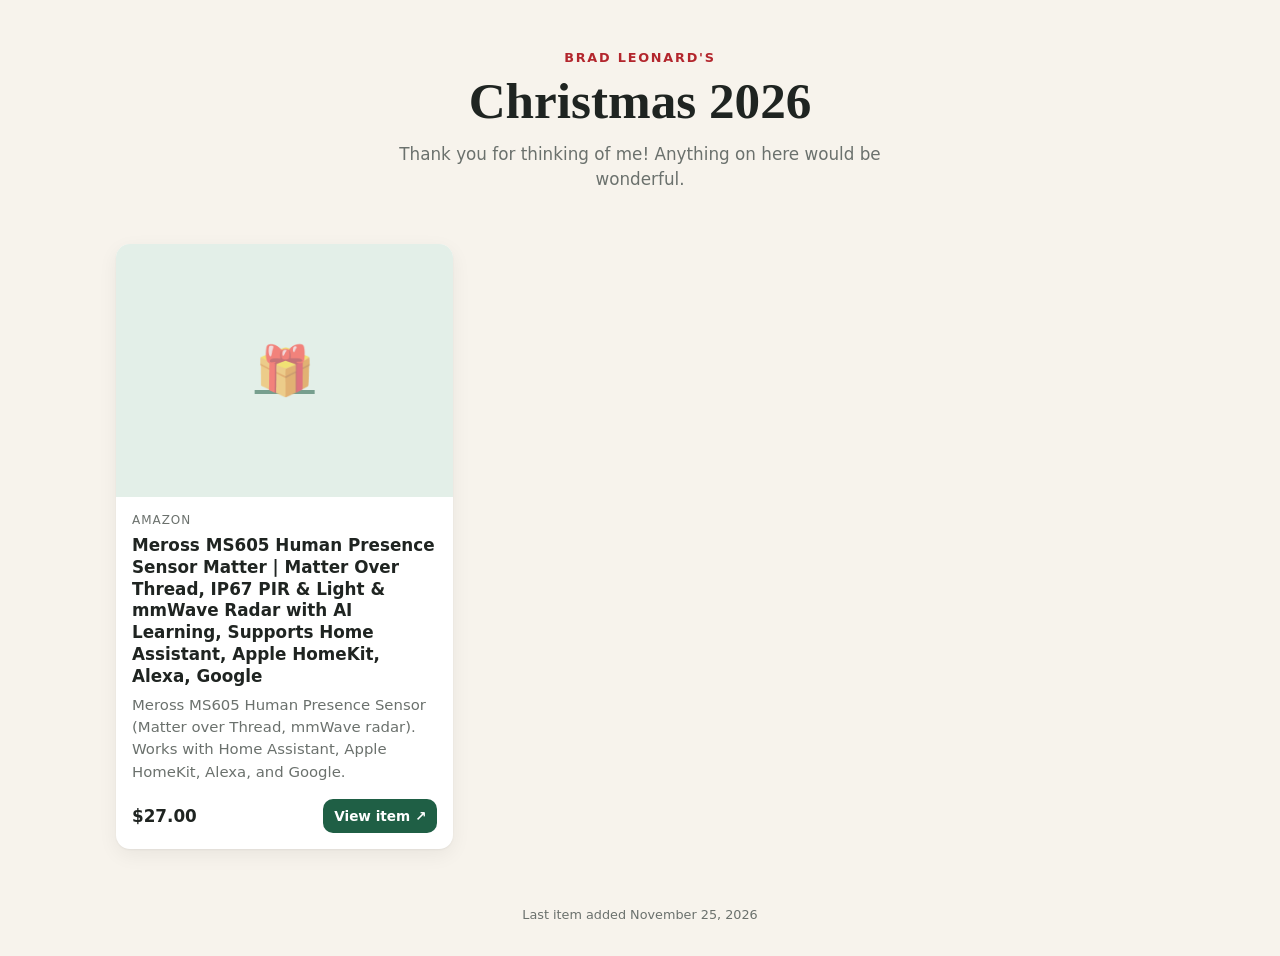
==== index.html @ 95782ef2 "Force browsers to load the updated editor; more Amazon image selectors Co-Authored-By: Claude Opus 5" ====
<!doctype html>
<html lang="en">
<head>
  <meta charset="utf-8">
  <meta name="viewport" content="width=device-width, initial-scale=1">
  <title>Wish List</title>
  <meta name="robots" content="noindex">
  <link rel="icon" href="data:image/svg+xml,<svg xmlns='http://www.w3.org/2000/svg' viewBox='0 0 100 100'><text y='.9em' font-size='90'>🎁</text></svg>">
  <link rel="stylesheet" href="assets/style.css?v=3">
</head>
<body data-theme="christmas">
  <header class="hero wrap">
    <p class="eyebrow" id="eyebrow"></p>
    <h1 id="title">Wish List</h1>
    <p class="note" id="note"></p>
  </header>

  <main class="wrap">
    <nav class="tabs" id="tabs"></nav>
    <div class="filters" id="filters">
      <label for="sort">Sort by</label>
      <select id="sort">
        <option value="priority">Most wanted first</option>
        <option value="price-asc">Price: low to high</option>
        <option value="price-desc">Price: high to low</option>
        <option value="newest">Newest added</option>
      </select>
    </div>
    <section class="grid" id="grid"></section>
    <p class="empty hidden" id="empty">Nothing on this list yet. Check back soon!</p>
  </main>

  <footer class="site" id="updated"></footer>

  <script src="assets/common.js?v=3"></script>
  <script>
    (async function () {
      const $ = (id) => document.getElementById(id);
      let data;
      try {
        const res = await fetch('data.json?v=' + Date.now(), { cache: 'no-store' });
        data = await res.json();
      } catch (e) {
        $('title').textContent = 'Could not load the list';
        return;
      }

      const params = new URLSearchParams(location.search);
      const listId = params.get('list') || data.activeList || (data.lists[0] && data.lists[0].id);
      const list = data.lists.find(l => l.id === listId) || data.lists[0];
      const sortSel = $('sort');
      sortSel.value = params.get('sort') || 'priority';

      document.body.dataset.theme = list.theme || 'plain';
      const name = (data.name || '').trim();
      $('eyebrow').textContent = name ? name + "'s" : '';
      $('title').textContent = list.title;
      $('note').textContent = list.note || '';
      document.title = (name ? name + "'s " : '') + list.title;

      // Tabs only for lists that actually have items
      const withItems = data.lists.filter(l => data.items.some(i => i.list === l.id));
      if (withItems.length > 1) {
        $('tabs').innerHTML = withItems.map(l =>
          `<a href="?list=${encodeURIComponent(l.id)}" class="${l.id === list.id ? 'active' : ''}">${WL.esc(l.title)}</a>`
        ).join('');
      }

      function render() {
        const items = WL.sortItems(data.items.filter(i => i.list === list.id), sortSel.value);
        $('grid').innerHTML = items.map(WL.cardHTML).join('');
        $('empty').classList.toggle('hidden', items.length > 0);
        $('filters').classList.toggle('hidden', items.length < 2);
      }
      sortSel.addEventListener('change', render);
      render();

      const dates = data.items.map(i => i.added).filter(Boolean).sort();
      if (dates.length) $('updated').textContent = 'Last item added ' + WL.niceDate(dates[dates.length - 1]);
    })();
  </script>
</body>
</html>
---- assets/style.css ----
:root {
  --bg: #f7f3ec;
  --card: #ffffff;
  --ink: #1f2421;
  --muted: #6b716d;
  --line: #e4ddd1;
  --accent: #1f5f45;
  --accent-ink: #ffffff;
  --accent-soft: #e3efe8;
  --pop: #b3262d;
  --radius: 14px;
  --shadow: 0 1px 2px rgba(0,0,0,.05), 0 6px 20px rgba(0,0,0,.06);
  font-family: system-ui, -apple-system, "Segoe UI", Roboto, sans-serif;
}
body[data-theme="birthday"] {
  --bg: #f6f3fb;
  --line: #e3dcf0;
  --accent: #5b3fb8;
  --accent-soft: #ece6fa;
  --pop: #e0457b;
}
body[data-theme="plain"] {
  --bg: #f4f5f7;
  --line: #e1e4e8;
  --accent: #2b4c7e;
  --accent-soft: #e4ebf5;
  --pop: #c2571a;
}

* { box-sizing: border-box; }
html { -webkit-text-size-adjust: 100%; }
body {
  margin: 0;
  background: var(--bg);
  color: var(--ink);
  line-height: 1.5;
  min-height: 100vh;
}
a { color: var(--accent); }
img { max-width: 100%; display: block; }

.wrap { max-width: 1080px; margin: 0 auto; padding: 0 16px; }

/* ---------- Header ---------- */
.hero {
  padding: 48px 0 28px;
  text-align: center;
}
.hero .eyebrow {
  font-size: .8rem;
  letter-spacing: .14em;
  text-transform: uppercase;
  color: var(--pop);
  font-weight: 700;
  margin: 0 0 6px;
}
.hero h1 {
  font-family: Georgia, "Times New Roman", serif;
  font-size: clamp(2rem, 6vw, 3.2rem);
  line-height: 1.1;
  margin: 0 0 12px;
  font-weight: 700;
}
.hero .note {
  max-width: 560px;
  margin: 0 auto;
  color: var(--muted);
  font-size: 1.05rem;
}

.tabs {
  display: flex;
  justify-content: center;
  flex-wrap: wrap;
  gap: 8px;
  margin: 0 0 24px;
}
.tabs a {
  text-decoration: none;
  padding: 7px 16px;
  border-radius: 999px;
  border: 1px solid var(--line);
  color: var(--ink);
  background: var(--card);
  font-size: .92rem;
}
.tabs a.active { background: var(--accent); color: var(--accent-ink); border-color: var(--accent); }

.filters {
  display: flex;
  justify-content: center;
  gap: 8px;
  flex-wrap: wrap;
  margin-bottom: 20px;
  color: var(--muted);
  font-size: .9rem;
  align-items: center;
}
.filters select {
  font: inherit;
  padding: 6px 10px;
  border-radius: 8px;
  border: 1px solid var(--line);
  background: var(--card);
  color: var(--ink);
}

/* ---------- Item grid ---------- */
.grid {
  display: grid;
  grid-template-columns: repeat(auto-fill, minmax(250px, 1fr));
  gap: 18px;
  padding-bottom: 56px;
}
.card {
  background: var(--card);
  border-radius: var(--radius);
  box-shadow: var(--shadow);
  overflow: hidden;
  display: flex;
  flex-direction: column;
  position: relative;
}
.card .thumb {
  aspect-ratio: 4 / 3;
  background: var(--accent-soft);
  display: flex;
  align-items: center;
  justify-content: center;
  overflow: hidden;
}
.card .thumb img {
  width: 100%;
  height: 100%;
  object-fit: contain;
  background: #fff;
}
.card .thumb .placeholder {
  font-size: 3rem;
  opacity: .55;
}
.card .body {
  padding: 14px 16px 16px;
  display: flex;
  flex-direction: column;
  gap: 6px;
  flex: 1;
}
.card .store {
  font-size: .75rem;
  text-transform: uppercase;
  letter-spacing: .08em;
  color: var(--muted);
}
.card h3 {
  margin: 0;
  font-size: 1.05rem;
  line-height: 1.3;
}
.card .desc {
  margin: 0;
  color: var(--muted);
  font-size: .93rem;
  white-space: pre-line;
}
.card .foot {
  margin-top: auto;
  padding-top: 10px;
  display: flex;
  align-items: center;
  justify-content: space-between;
  gap: 10px;
}
.price { font-weight: 700; font-size: 1.05rem; }
.badge {
  position: absolute;
  top: 10px;
  left: 10px;
  background: var(--pop);
  color: #fff;
  font-size: .72rem;
  font-weight: 700;
  letter-spacing: .04em;
  padding: 4px 9px;
  border-radius: 999px;
  text-transform: uppercase;
}

.btn {
  display: inline-flex;
  align-items: center;
  justify-content: center;
  gap: 6px;
  font: inherit;
  font-size: .92rem;
  font-weight: 600;
  padding: 9px 14px;
  border-radius: 10px;
  border: 1px solid transparent;
  background: var(--accent);
  color: var(--accent-ink);
  text-decoration: none;
  cursor: pointer;
  white-space: nowrap;
}
.btn:hover { filter: brightness(1.08); }
.btn.secondary { background: var(--card); color: var(--ink); border-color: var(--line); }
.btn.danger { background: #fff; color: #b42318; border-color: #f1c4bf; }
.btn.small { padding: 6px 10px; font-size: .85rem; }
.btn:disabled { opacity: .5; cursor: not-allowed; }

.empty {
  text-align: center;
  color: var(--muted);
  padding: 48px 16px 80px;
}
footer.site {
  text-align: center;
  color: var(--muted);
  font-size: .8rem;
  padding: 0 16px 32px;
}

/* ---------- Admin ---------- */
.topbar {
  position: sticky;
  top: 0;
  z-index: 10;
  background: var(--card);
  border-bottom: 1px solid var(--line);
}
.topbar .wrap {
  display: flex;
  align-items: center;
  justify-content: space-between;
  gap: 10px;
  padding-top: 10px;
  padding-bottom: 10px;
}
.topbar h1 { font-size: 1.1rem; margin: 0; white-space: nowrap; }
.topbar .actions { display: flex; gap: 6px; justify-content: flex-end; }

.panel {
  background: var(--card);
  border-radius: var(--radius);
  box-shadow: var(--shadow);
  padding: 18px;
  margin: 18px 0;
}
.panel h2 { margin: 0 0 12px; font-size: 1.1rem; }
.panel p.help { color: var(--muted); font-size: .9rem; margin: 0 0 12px; }

.field { display: flex; flex-direction: column; gap: 4px; margin-bottom: 12px; }
.field label { font-size: .85rem; font-weight: 600; }
.field input, .field textarea, .field select {
  font: inherit;
  font-size: 16px; /* stops iOS zoom on focus */
  padding: 10px 12px;
  border-radius: 10px;
  border: 1px solid var(--line);
  background: #fff;
  color: var(--ink);
  width: 100%;
}
.field textarea { min-height: 80px; resize: vertical; }
.row { display: grid; grid-template-columns: 1fr 1fr; gap: 12px; }
.inline { display: flex; gap: 8px; }
.inline input { flex: 1; min-width: 0; }

.quick {
  display: grid;
  grid-template-columns: repeat(3, 1fr);
  gap: 8px;
  margin-bottom: 14px;
}
.quick .btn { flex-direction: column; padding: 12px 6px; font-size: .82rem; gap: 2px; }
.quick .btn .ico { font-size: 1.4rem; line-height: 1; }

.preview-img {
  width: 100%;
  max-height: 220px;
  object-fit: contain;
  background: #fff;
  border: 1px solid var(--line);
  border-radius: 10px;
  margin-bottom: 8px;
}

.admin-list { display: flex; flex-direction: column; gap: 10px; }
.admin-item {
  display: grid;
  grid-template-columns: 64px 1fr auto;
  gap: 12px;
  align-items: center;
  background: var(--card);
  border: 1px solid var(--line);
  border-radius: 12px;
  padding: 10px;
}
.admin-item img, .admin-item .noimg {
  width: 64px;
  height: 64px;
  object-fit: contain;
  border-radius: 8px;
  background: var(--accent-soft);
  display: flex;
  align-items: center;
  justify-content: center;
  font-size: 1.6rem;
}
.admin-item .t { font-weight: 600; line-height: 1.3; }
.admin-item .m { color: var(--muted); font-size: .85rem; }
.admin-item .ctl { display: flex; gap: 4px; flex-wrap: wrap; justify-content: flex-end; }
.admin-item .ctl .btn { padding: 6px 9px; }

.status {
  position: fixed;
  left: 50%;
  bottom: 20px;
  transform: translateX(-50%);
  background: #1f2421;
  color: #fff;
  padding: 10px 16px;
  border-radius: 10px;
  font-size: .92rem;
  z-index: 50;
  max-width: calc(100% - 32px);
  box-shadow: var(--shadow);
}
.status.error { background: #b42318; }

dialog {
  border: none;
  border-radius: var(--radius);
  padding: 0;
  width: min(560px, calc(100% - 24px));
  max-height: calc(100vh - 24px);
  box-shadow: 0 20px 60px rgba(0,0,0,.3);
  color: var(--ink);
}
dialog::backdrop { background: rgba(20, 20, 20, .45); }
dialog .dlg-head {
  display: flex;
  align-items: center;
  justify-content: space-between;
  padding: 14px 18px;
  border-bottom: 1px solid var(--line);
  position: sticky;
  top: 0;
  background: #fff;
  z-index: 1;
}
dialog .dlg-head h2 { margin: 0; font-size: 1.1rem; }
dialog .dlg-body { padding: 18px; }
dialog .dlg-foot {
  display: flex;
  justify-content: space-between;
  gap: 8px;
  padding: 14px 18px;
  border-top: 1px solid var(--line);
  position: sticky;
  bottom: 0;
  background: #fff;
}
#scanner { width: 100%; min-height: 240px; background: #111; border-radius: 10px; overflow: hidden; }

.list-row { display: grid; grid-template-columns: 1fr 120px auto; gap: 8px; margin-bottom: 8px; }
.list-row input, .list-row select {
  font: inherit; font-size: 16px; padding: 8px 10px; border-radius: 8px; border: 1px solid var(--line); min-width: 0;
}
.hidden { display: none !important; }

@media (max-width: 560px) {
  .row { grid-template-columns: 1fr; gap: 0; }
  .admin-item { grid-template-columns: 52px 1fr; }
  .admin-item img, .admin-item .noimg { width: 52px; height: 52px; }
  .admin-item .ctl { grid-column: 1 / -1; justify-content: flex-start; }
  .list-row { grid-template-columns: 1fr 100px; }
  .list-row .btn { grid-column: 1 / -1; }
  .topbar h1 { font-size: 1rem; }
  .hero { padding-top: 32px; }
}
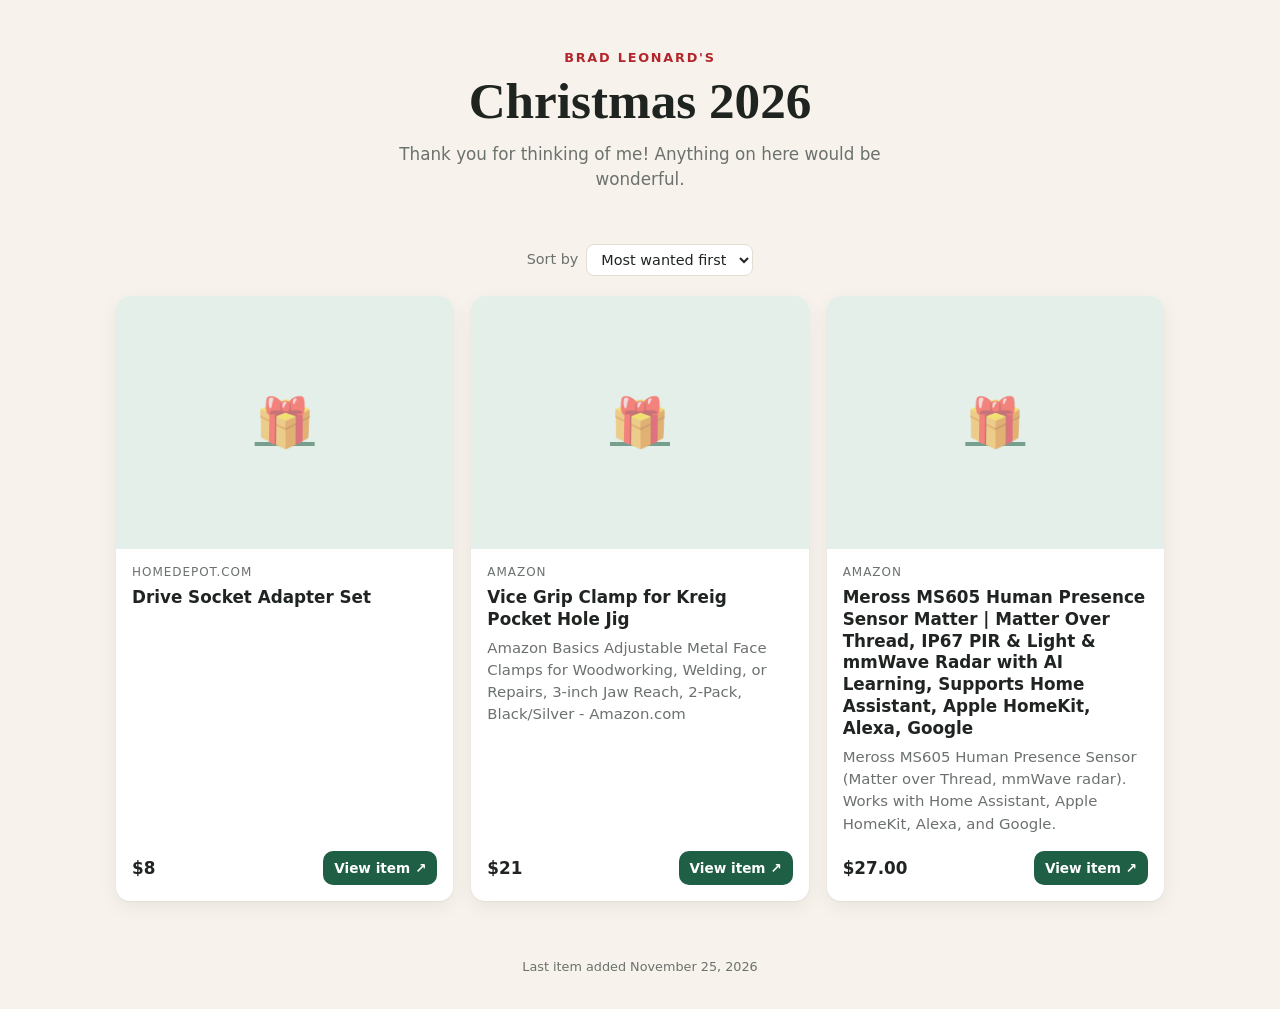
==== commit 632684fe: "Better lookups for stores that block link previews (Home Depot etc.) Fall back to a second reader se" ====
--- a/index.html
+++ b/index.html
@@ -6,7 +6,7 @@
   <title>Wish List</title>
   <meta name="robots" content="noindex">
   <link rel="icon" href="data:image/svg+xml,<svg xmlns='http://www.w3.org/2000/svg' viewBox='0 0 100 100'><text y='.9em' font-size='90'>🎁</text></svg>">
-  <link rel="stylesheet" href="assets/style.css?v=3">
+  <link rel="stylesheet" href="assets/style.css?v=4">
 </head>
 <body data-theme="christmas">
   <header class="hero wrap">
@@ -32,7 +32,7 @@
 
   <footer class="site" id="updated"></footer>
 
-  <script src="assets/common.js?v=3"></script>
+  <script src="assets/common.js?v=4"></script>
   <script>
     (async function () {
       const $ = (id) => document.getElementById(id);
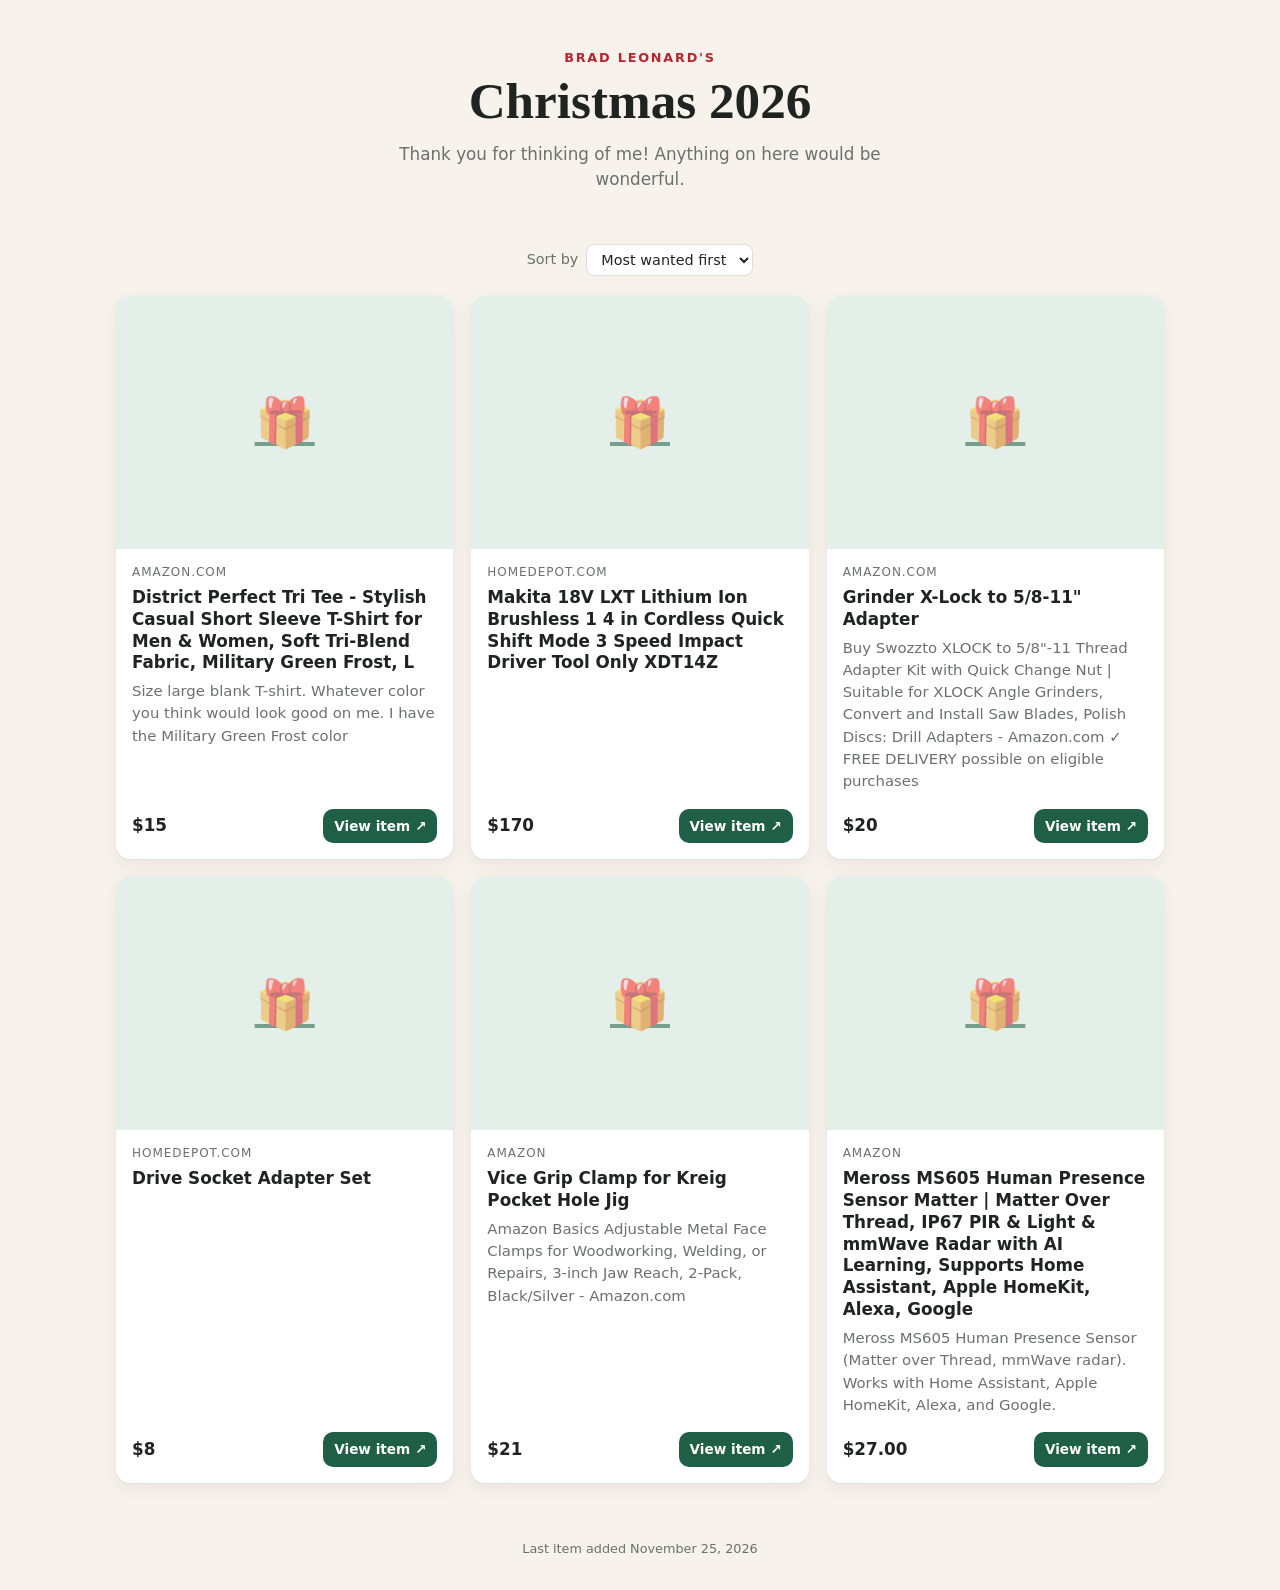
==== commit 2770ddff: "Add pictures by pasting a screenshot, a Paste picture button, or drag and drop Also let phones choos" ====
--- a/index.html
+++ b/index.html
@@ -6,7 +6,7 @@
   <title>Wish List</title>
   <meta name="robots" content="noindex">
   <link rel="icon" href="data:image/svg+xml,<svg xmlns='http://www.w3.org/2000/svg' viewBox='0 0 100 100'><text y='.9em' font-size='90'>🎁</text></svg>">
-  <link rel="stylesheet" href="assets/style.css?v=4">
+  <link rel="stylesheet" href="assets/style.css?v=6">
 </head>
 <body data-theme="christmas">
   <header class="hero wrap">
@@ -32,7 +32,7 @@
 
   <footer class="site" id="updated"></footer>
 
-  <script src="assets/common.js?v=4"></script>
+  <script src="assets/common.js?v=6"></script>
   <script>
     (async function () {
       const $ = (id) => document.getElementById(id);
--- a/assets/style.css
+++ b/assets/style.css
@@ -380,3 +380,4 @@
   .topbar h1 { font-size: 1rem; }
   .hero { padding-top: 32px; }
 }
+dialog .status { bottom: 84px; text-align: center; width: max-content; }
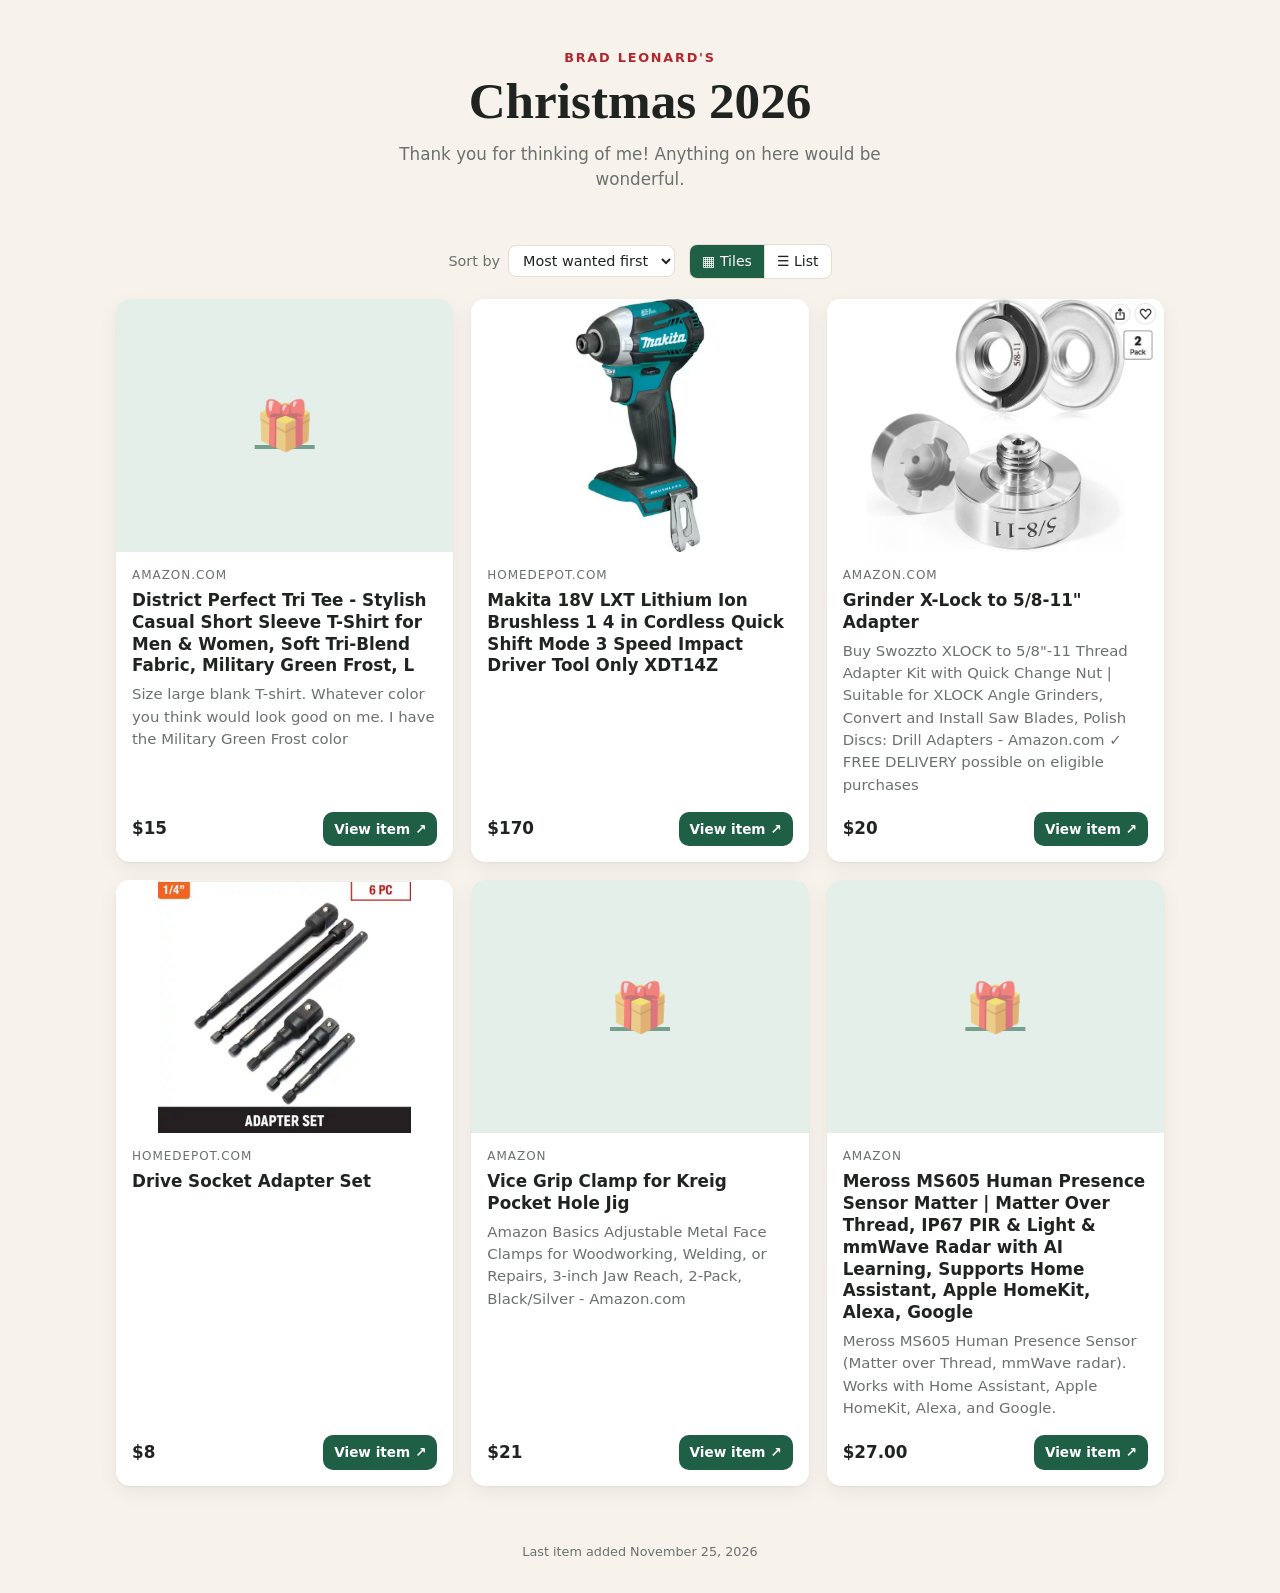
==== commit 7a3c5e06: "Add Tiles / List view switch to the family page Co-Authored-By: Claude Opus 5.5 <noreply@anthropic.c" ====
--- a/index.html
+++ b/index.html
@@ -6,7 +6,7 @@
   <title>Wish List</title>
   <meta name="robots" content="noindex">
   <link rel="icon" href="data:image/svg+xml,<svg xmlns='http://www.w3.org/2000/svg' viewBox='0 0 100 100'><text y='.9em' font-size='90'>🎁</text></svg>">
-  <link rel="stylesheet" href="assets/style.css?v=6">
+  <link rel="stylesheet" href="assets/style.css?v=7">
 </head>
 <body data-theme="christmas">
   <header class="hero wrap">
@@ -25,6 +25,10 @@
         <option value="price-desc">Price: high to low</option>
         <option value="newest">Newest added</option>
       </select>
+      <div class="view-toggle" role="group" aria-label="View">
+        <button type="button" data-view="tiles" aria-pressed="true"><span aria-hidden="true">▦</span> Tiles</button>
+        <button type="button" data-view="list" aria-pressed="false"><span aria-hidden="true">☰</span> List</button>
+      </div>
     </div>
     <section class="grid" id="grid"></section>
     <p class="empty hidden" id="empty">Nothing on this list yet. Check back soon!</p>
@@ -32,7 +36,7 @@
 
   <footer class="site" id="updated"></footer>
 
-  <script src="assets/common.js?v=6"></script>
+  <script src="assets/common.js?v=7"></script>
   <script>
     (async function () {
       const $ = (id) => document.getElementById(id);
@@ -73,6 +77,20 @@
         $('filters').classList.toggle('hidden', items.length < 2);
       }
       sortSel.addEventListener('change', render);
+
+      // Tiles / List view: from ?view=, else this visitor's last choice, else tiles
+      let view = params.get('view');
+      if (!view) { try { view = localStorage.getItem('wishlist-view'); } catch { } }
+      function setView(v) {
+        view = v === 'list' ? 'list' : 'tiles';
+        $('grid').classList.toggle('list-view', view === 'list');
+        document.querySelectorAll('.view-toggle button').forEach(b =>
+          b.setAttribute('aria-pressed', String(b.dataset.view === view)));
+        try { localStorage.setItem('wishlist-view', view); } catch { }
+      }
+      document.querySelectorAll('.view-toggle button').forEach(b =>
+        b.addEventListener('click', () => setView(b.dataset.view)));
+      setView(view);
       render();
 
       const dates = data.items.map(i => i.added).filter(Boolean).sort();
--- a/assets/style.css
+++ b/assets/style.css
@@ -381,3 +381,57 @@
   .hero { padding-top: 32px; }
 }
 dialog .status { bottom: 84px; text-align: center; width: max-content; }
+
+/* ---------- Tiles / List toggle ---------- */
+.view-toggle {
+  display: inline-flex;
+  border: 1px solid var(--line);
+  border-radius: 8px;
+  overflow: hidden;
+  background: var(--card);
+  margin-left: 6px;
+}
+.view-toggle button {
+  font: inherit;
+  font-size: .88rem;
+  border: none;
+  background: transparent;
+  color: var(--ink);
+  padding: 6px 12px;
+  cursor: pointer;
+}
+.view-toggle button + button { border-left: 1px solid var(--line); }
+.view-toggle button[aria-pressed="true"] { background: var(--accent); color: var(--accent-ink); }
+
+/* ---------- List view ---------- */
+.grid.list-view {
+  grid-template-columns: 1fr;
+  max-width: 820px;
+  margin: 0 auto;
+  gap: 12px;
+}
+.grid.list-view .card {
+  flex-direction: row;
+  align-items: stretch;
+}
+.grid.list-view .card .thumb {
+  width: 140px;
+  flex: 0 0 140px;
+  aspect-ratio: auto;
+  min-height: 120px;
+}
+.grid.list-view .card .body { padding: 12px 16px; }
+.grid.list-view .card .foot { padding-top: 6px; }
+.grid.list-view .badge { font-size: .65rem; padding: 3px 7px; top: 8px; left: 8px; }
+@media (max-width: 560px) {
+  .grid.list-view .card .thumb { width: 96px; flex-basis: 96px; min-height: 96px; }
+  .grid.list-view .card .body { padding: 10px 12px; }
+  .grid.list-view .card h3 { font-size: .98rem; }
+  .grid.list-view .card .desc {
+    font-size: .86rem;
+    display: -webkit-box;
+    -webkit-line-clamp: 3;
+    -webkit-box-orient: vertical;
+    overflow: hidden;
+  }
+}
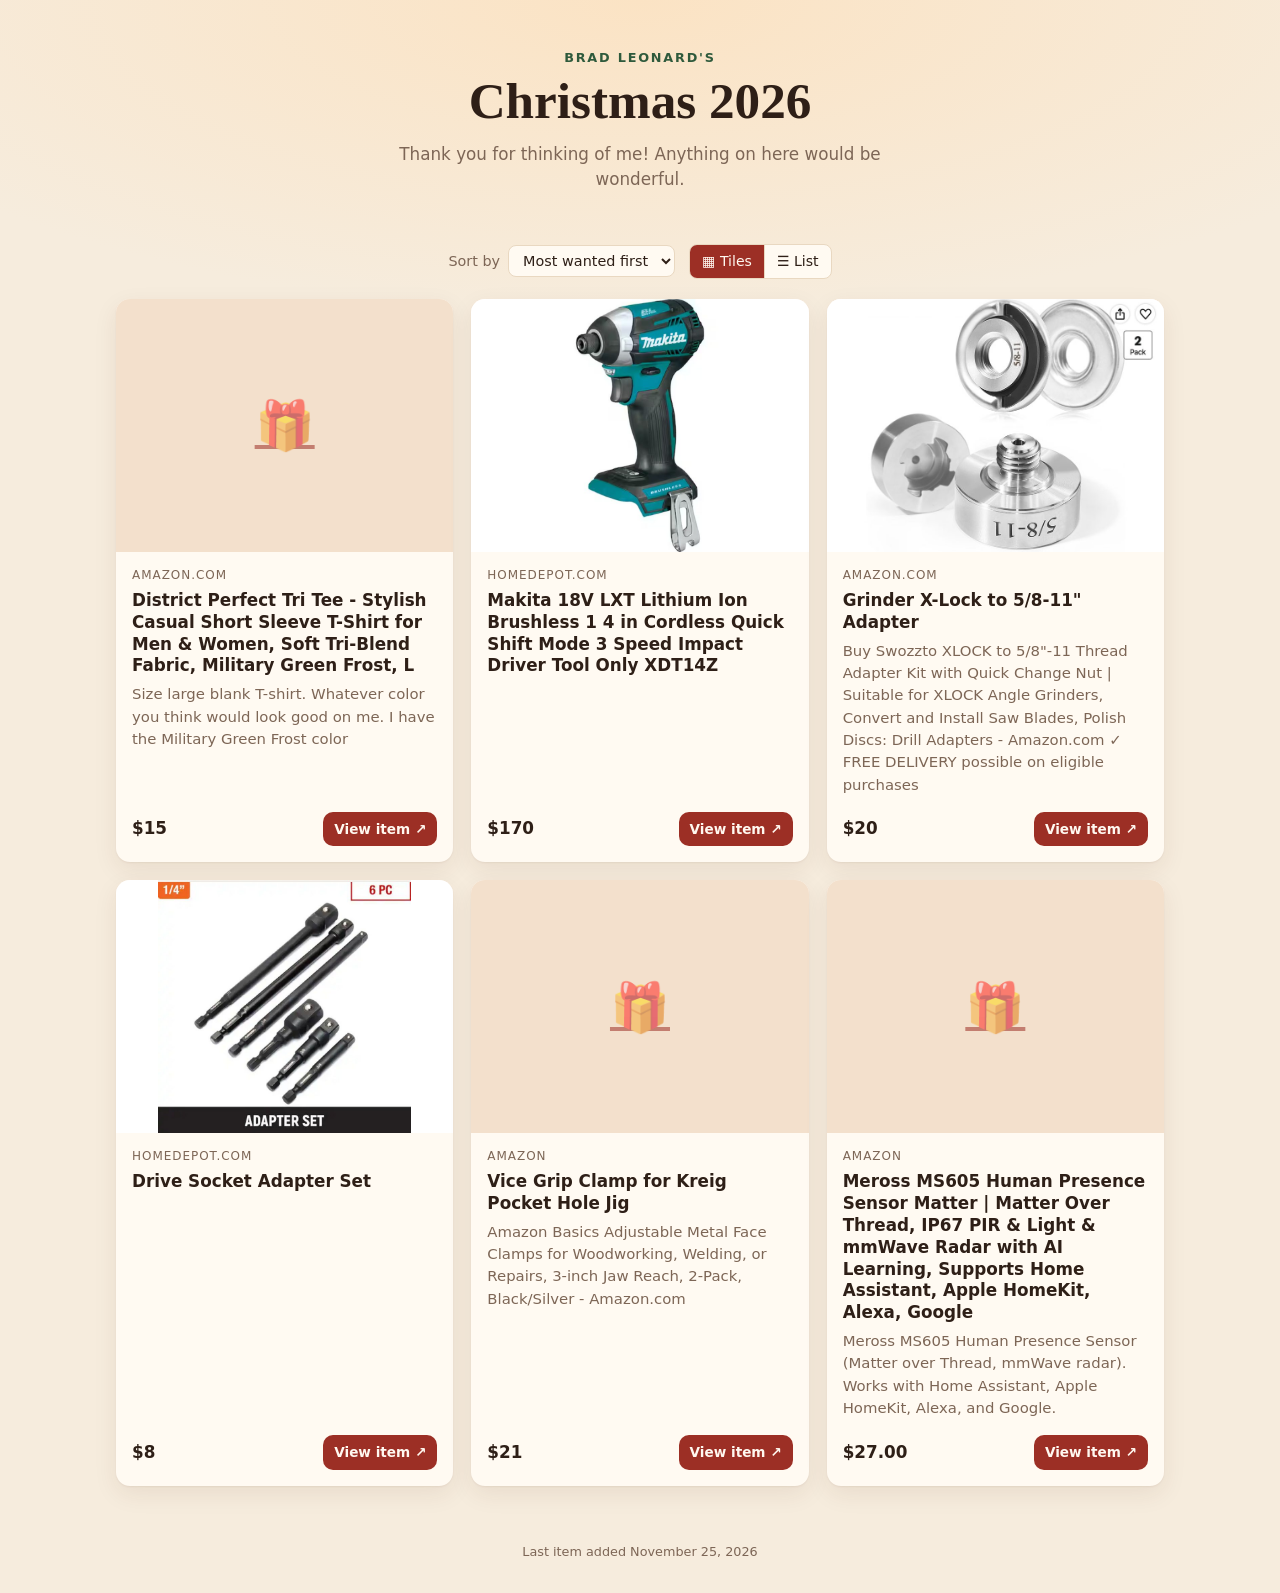
==== commit 0338511a: "Warm up the color scheme: cream, cranberry, forest green and gold Co-Authored-By: Claude Opus 5.5 <n" ====
--- a/index.html
+++ b/index.html
@@ -6,7 +6,7 @@
   <title>Wish List</title>
   <meta name="robots" content="noindex">
   <link rel="icon" href="data:image/svg+xml,<svg xmlns='http://www.w3.org/2000/svg' viewBox='0 0 100 100'><text y='.9em' font-size='90'>🎁</text></svg>">
-  <link rel="stylesheet" href="assets/style.css?v=7">
+  <link rel="stylesheet" href="assets/style.css?v=8">
 </head>
 <body data-theme="christmas">
   <header class="hero wrap">
@@ -36,7 +36,7 @@
 
   <footer class="site" id="updated"></footer>
 
-  <script src="assets/common.js?v=7"></script>
+  <script src="assets/common.js?v=8"></script>
   <script>
     (async function () {
       const $ = (id) => document.getElementById(id);
--- a/assets/style.css
+++ b/assets/style.css
@@ -1,37 +1,47 @@
 :root {
-  --bg: #f7f3ec;
-  --card: #ffffff;
-  --ink: #1f2421;
-  --muted: #6b716d;
-  --line: #e4ddd1;
-  --accent: #1f5f45;
-  --accent-ink: #ffffff;
-  --accent-soft: #e3efe8;
-  --pop: #b3262d;
+  /* Christmas: warm cream, cranberry, forest green and gold */
+  --bg: #f6ecdd;
+  --bg-glow: #fbe3c4;
+  --card: #fffaf2;
+  --field: #fffdf9;
+  --ink: #2e1f17;
+  --muted: #7d6656;
+  --line: #e9d8c1;
+  --accent: #9c2f25;
+  --accent-ink: #fff8f0;
+  --accent-soft: #f3e0cc;
+  --pop: #2f5a3c;
+  --badge: #94600f;
   --radius: 14px;
-  --shadow: 0 1px 2px rgba(0,0,0,.05), 0 6px 20px rgba(0,0,0,.06);
+  --shadow: 0 1px 2px rgba(80,40,10,.06), 0 8px 24px rgba(80,40,10,.08);
   font-family: system-ui, -apple-system, "Segoe UI", Roboto, sans-serif;
 }
 body[data-theme="birthday"] {
-  --bg: #f6f3fb;
-  --line: #e3dcf0;
-  --accent: #5b3fb8;
-  --accent-soft: #ece6fa;
-  --pop: #e0457b;
+  /* Birthday: peach, terracotta and marigold */
+  --bg: #fcefe6;
+  --bg-glow: #ffd9c2;
+  --line: #f0d6c6;
+  --accent: #c2492b;
+  --accent-soft: #fbe0d2;
+  --pop: #9a4424;
+  --badge: #a4600a;
 }
 body[data-theme="plain"] {
-  --bg: #f4f5f7;
-  --line: #e1e4e8;
-  --accent: #2b4c7e;
-  --accent-soft: #e4ebf5;
-  --pop: #c2571a;
+  /* Simple: oatmeal, walnut and rust */
+  --bg: #f3ede4;
+  --bg-glow: #ece0cf;
+  --line: #e2d6c6;
+  --accent: #6e4a2e;
+  --accent-soft: #ece1d3;
+  --pop: #a5512b;
+  --badge: #a5512b;
 }
 
 * { box-sizing: border-box; }
 html { -webkit-text-size-adjust: 100%; }
 body {
   margin: 0;
-  background: var(--bg);
+  background: radial-gradient(ellipse 90% 420px at 50% 0, var(--bg-glow), transparent 75%) no-repeat, var(--bg);
   color: var(--ink);
   line-height: 1.5;
   min-height: 100vh;
@@ -176,7 +186,7 @@
   position: absolute;
   top: 10px;
   left: 10px;
-  background: var(--pop);
+  background: var(--badge);
   color: #fff;
   font-size: .72rem;
   font-weight: 700;
@@ -205,7 +215,7 @@
 }
 .btn:hover { filter: brightness(1.08); }
 .btn.secondary { background: var(--card); color: var(--ink); border-color: var(--line); }
-.btn.danger { background: #fff; color: #b42318; border-color: #f1c4bf; }
+.btn.danger { background: var(--field); color: #b42318; border-color: #f1c4bf; }
 .btn.small { padding: 6px 10px; font-size: .85rem; }
 .btn:disabled { opacity: .5; cursor: not-allowed; }
 
@@ -258,7 +268,7 @@
   padding: 10px 12px;
   border-radius: 10px;
   border: 1px solid var(--line);
-  background: #fff;
+  background: var(--field);
   color: var(--ink);
   width: 100%;
 }
@@ -318,8 +328,8 @@
   left: 50%;
   bottom: 20px;
   transform: translateX(-50%);
-  background: #1f2421;
-  color: #fff;
+  background: #2e1f17;
+  color: #fff8f0;
   padding: 10px 16px;
   border-radius: 10px;
   font-size: .92rem;
@@ -335,10 +345,11 @@
   padding: 0;
   width: min(560px, calc(100% - 24px));
   max-height: calc(100vh - 24px);
-  box-shadow: 0 20px 60px rgba(0,0,0,.3);
-  color: var(--ink);
-}
-dialog::backdrop { background: rgba(20, 20, 20, .45); }
+  box-shadow: 0 20px 60px rgba(60,30,10,.3);
+  color: var(--ink);
+  background: var(--card);
+}
+dialog::backdrop { background: rgba(46, 26, 14, .45); }
 dialog .dlg-head {
   display: flex;
   align-items: center;
@@ -347,7 +358,7 @@
   border-bottom: 1px solid var(--line);
   position: sticky;
   top: 0;
-  background: #fff;
+  background: var(--card);
   z-index: 1;
 }
 dialog .dlg-head h2 { margin: 0; font-size: 1.1rem; }
@@ -360,7 +371,7 @@
   border-top: 1px solid var(--line);
   position: sticky;
   bottom: 0;
-  background: #fff;
+  background: var(--card);
 }
 #scanner { width: 100%; min-height: 240px; background: #111; border-radius: 10px; overflow: hidden; }
 
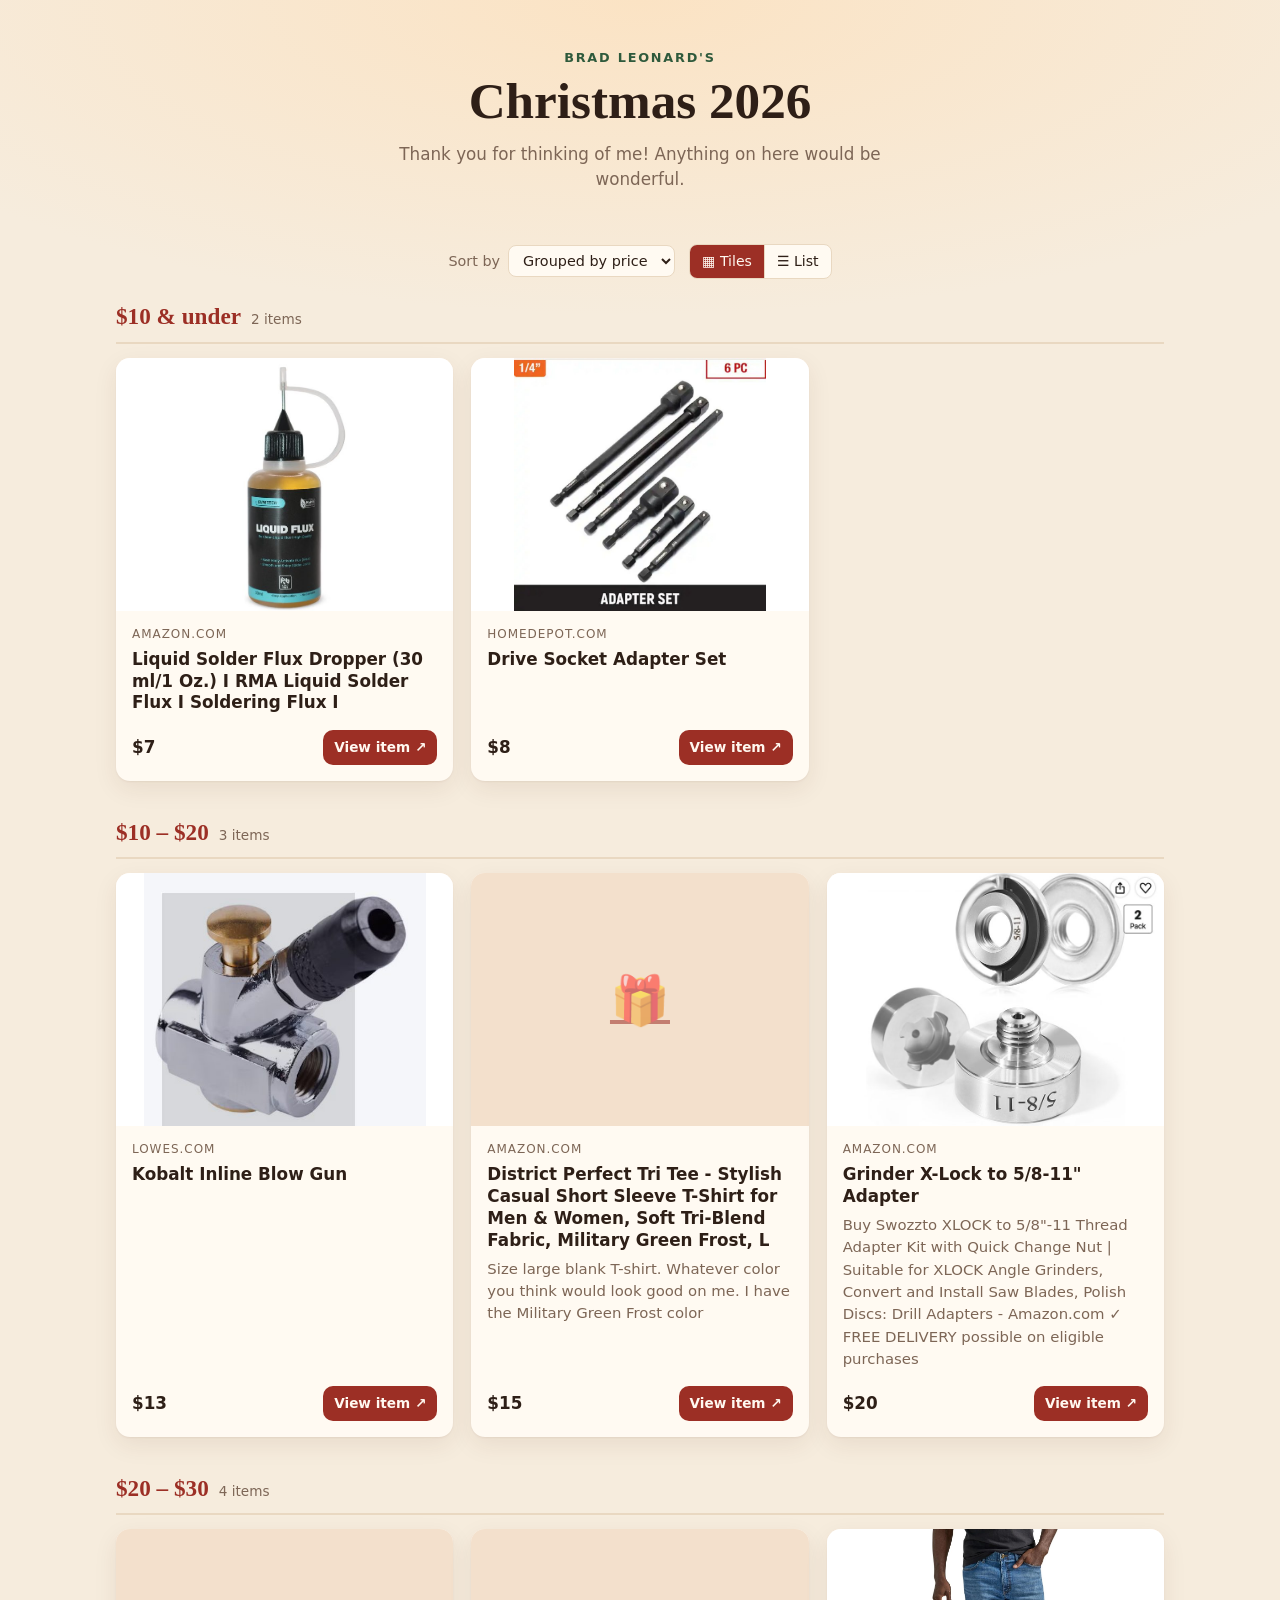
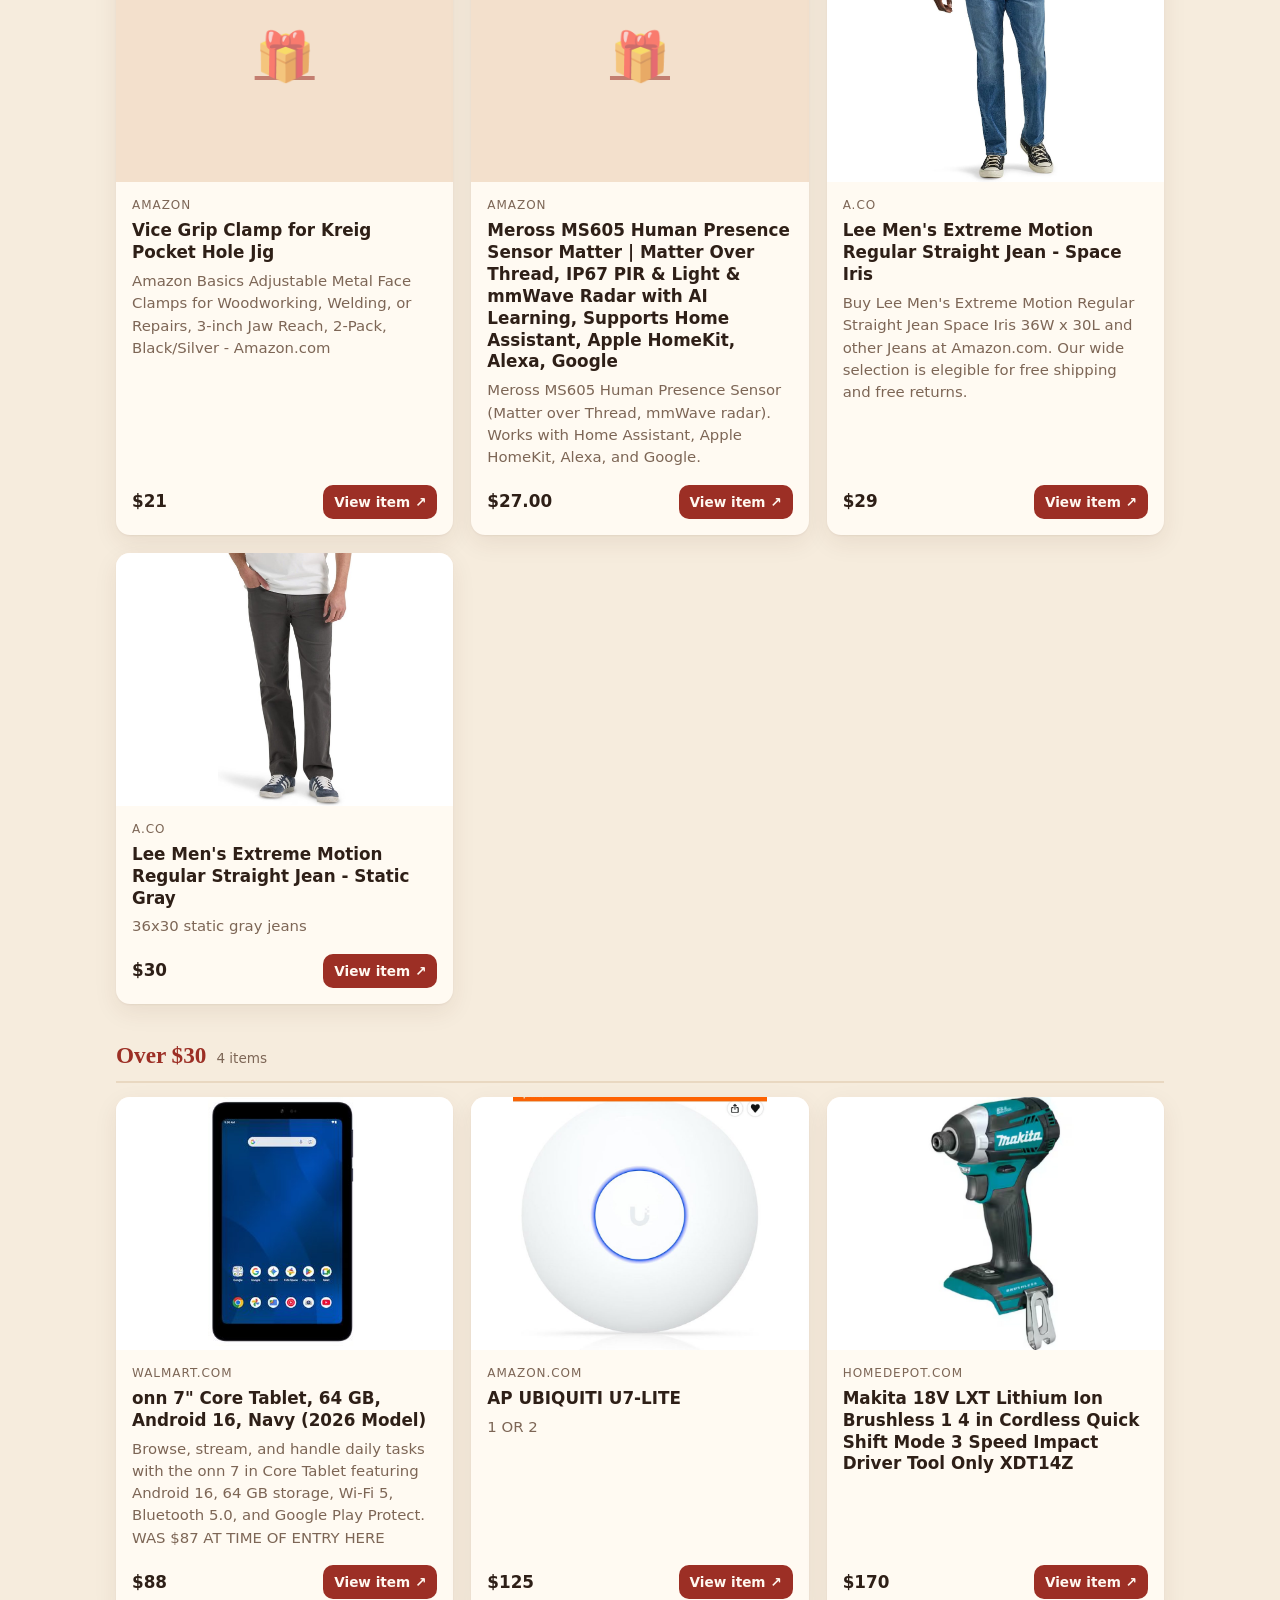
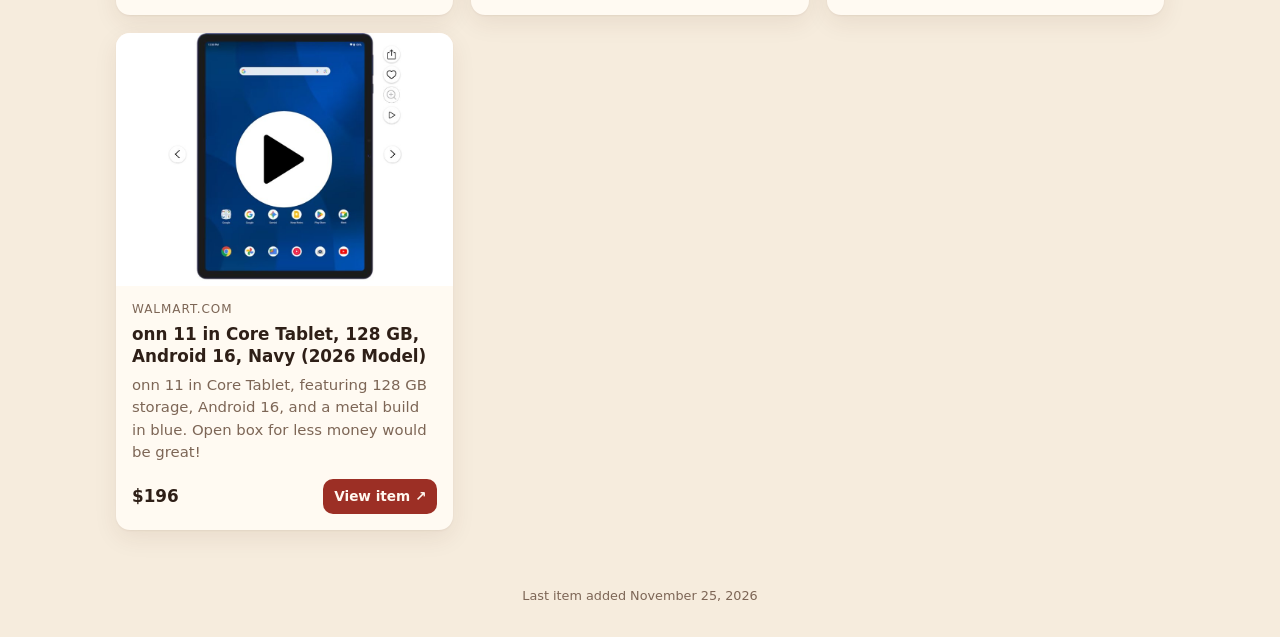
==== commit 23e76320: "Group the family page by price ($10 & under, $10-20, $20-30, over $30) Co-Authored-By: Claude Opus 5" ====
--- a/index.html
+++ b/index.html
@@ -6,7 +6,7 @@
   <title>Wish List</title>
   <meta name="robots" content="noindex">
   <link rel="icon" href="data:image/svg+xml,<svg xmlns='http://www.w3.org/2000/svg' viewBox='0 0 100 100'><text y='.9em' font-size='90'>🎁</text></svg>">
-  <link rel="stylesheet" href="assets/style.css?v=8">
+  <link rel="stylesheet" href="assets/style.css?v=9">
 </head>
 <body data-theme="christmas">
   <header class="hero wrap">
@@ -20,6 +20,7 @@
     <div class="filters" id="filters">
       <label for="sort">Sort by</label>
       <select id="sort">
+        <option value="group">Grouped by price</option>
         <option value="priority">Most wanted first</option>
         <option value="price-asc">Price: low to high</option>
         <option value="price-desc">Price: high to low</option>
@@ -30,13 +31,13 @@
         <button type="button" data-view="list" aria-pressed="false"><span aria-hidden="true">☰</span> List</button>
       </div>
     </div>
-    <section class="grid" id="grid"></section>
+    <section class="items" id="grid"></section>
     <p class="empty hidden" id="empty">Nothing on this list yet. Check back soon!</p>
   </main>
 
   <footer class="site" id="updated"></footer>
 
-  <script src="assets/common.js?v=8"></script>
+  <script src="assets/common.js?v=9"></script>
   <script>
     (async function () {
       const $ = (id) => document.getElementById(id);
@@ -53,7 +54,7 @@
       const listId = params.get('list') || data.activeList || (data.lists[0] && data.lists[0].id);
       const list = data.lists.find(l => l.id === listId) || data.lists[0];
       const sortSel = $('sort');
-      sortSel.value = params.get('sort') || 'priority';
+      sortSel.value = params.get('sort') || 'group';
 
       document.body.dataset.theme = list.theme || 'plain';
       const name = (data.name || '').trim();
@@ -71,8 +72,19 @@
       }
 
       function render() {
-        const items = WL.sortItems(data.items.filter(i => i.list === list.id), sortSel.value);
-        $('grid').innerHTML = items.map(WL.cardHTML).join('');
+        const mode = sortSel.value;
+        const mine = data.items.filter(i => i.list === list.id);
+        // Grouped: top picks first, then cheapest first within each price group
+        const items = mode === 'group' ? WL.sortItems(WL.sortItems(mine, 'price-asc'), 'priority') : WL.sortItems(mine, mode);
+        if (mode === 'group') {
+          $('grid').innerHTML = WL.groupByPrice(items).map(g => `
+            <section class="price-group">
+              <h2 class="group-head">${WL.esc(g.label)} <span>${g.items.length} ${g.items.length === 1 ? 'item' : 'items'}</span></h2>
+              <div class="grid">${g.items.map(WL.cardHTML).join('')}</div>
+            </section>`).join('');
+        } else {
+          $('grid').innerHTML = `<div class="grid">${items.map(WL.cardHTML).join('')}</div>`;
+        }
         $('empty').classList.toggle('hidden', items.length > 0);
         $('filters').classList.toggle('hidden', items.length < 2);
       }
--- a/assets/style.css
+++ b/assets/style.css
@@ -120,8 +120,28 @@
   display: grid;
   grid-template-columns: repeat(auto-fill, minmax(250px, 1fr));
   gap: 18px;
-  padding-bottom: 56px;
-}
+}
+.items { padding-bottom: 56px; }
+.price-group + .price-group { margin-top: 34px; }
+.group-head {
+  display: flex;
+  align-items: baseline;
+  gap: 10px;
+  font-family: Georgia, "Times New Roman", serif;
+  font-size: 1.45rem;
+  font-weight: 700;
+  margin: 0 0 14px;
+  padding-bottom: 8px;
+  border-bottom: 2px solid var(--line);
+  color: var(--accent);
+}
+.group-head span {
+  font-family: system-ui, -apple-system, "Segoe UI", Roboto, sans-serif;
+  font-size: .85rem;
+  font-weight: 500;
+  color: var(--muted);
+}
+.items.list-view .price-group { max-width: 820px; margin-left: auto; margin-right: auto; }
 .card {
   background: var(--card);
   border-radius: var(--radius);
@@ -415,30 +435,30 @@
 .view-toggle button[aria-pressed="true"] { background: var(--accent); color: var(--accent-ink); }
 
 /* ---------- List view ---------- */
-.grid.list-view {
+.items.list-view .grid {
   grid-template-columns: 1fr;
   max-width: 820px;
   margin: 0 auto;
   gap: 12px;
 }
-.grid.list-view .card {
+.items.list-view .grid .card {
   flex-direction: row;
   align-items: stretch;
 }
-.grid.list-view .card .thumb {
+.items.list-view .grid .card .thumb {
   width: 140px;
   flex: 0 0 140px;
   aspect-ratio: auto;
   min-height: 120px;
 }
-.grid.list-view .card .body { padding: 12px 16px; }
-.grid.list-view .card .foot { padding-top: 6px; }
-.grid.list-view .badge { font-size: .65rem; padding: 3px 7px; top: 8px; left: 8px; }
+.items.list-view .grid .card .body { padding: 12px 16px; }
+.items.list-view .grid .card .foot { padding-top: 6px; }
+.items.list-view .grid .badge { font-size: .65rem; padding: 3px 7px; top: 8px; left: 8px; }
 @media (max-width: 560px) {
-  .grid.list-view .card .thumb { width: 96px; flex-basis: 96px; min-height: 96px; }
-  .grid.list-view .card .body { padding: 10px 12px; }
-  .grid.list-view .card h3 { font-size: .98rem; }
-  .grid.list-view .card .desc {
+  .items.list-view .grid .card .thumb { width: 96px; flex-basis: 96px; min-height: 96px; }
+  .items.list-view .grid .card .body { padding: 10px 12px; }
+  .items.list-view .grid .card h3 { font-size: .98rem; }
+  .items.list-view .grid .card .desc {
     font-size: .86rem;
     display: -webkit-box;
     -webkit-line-clamp: 3;
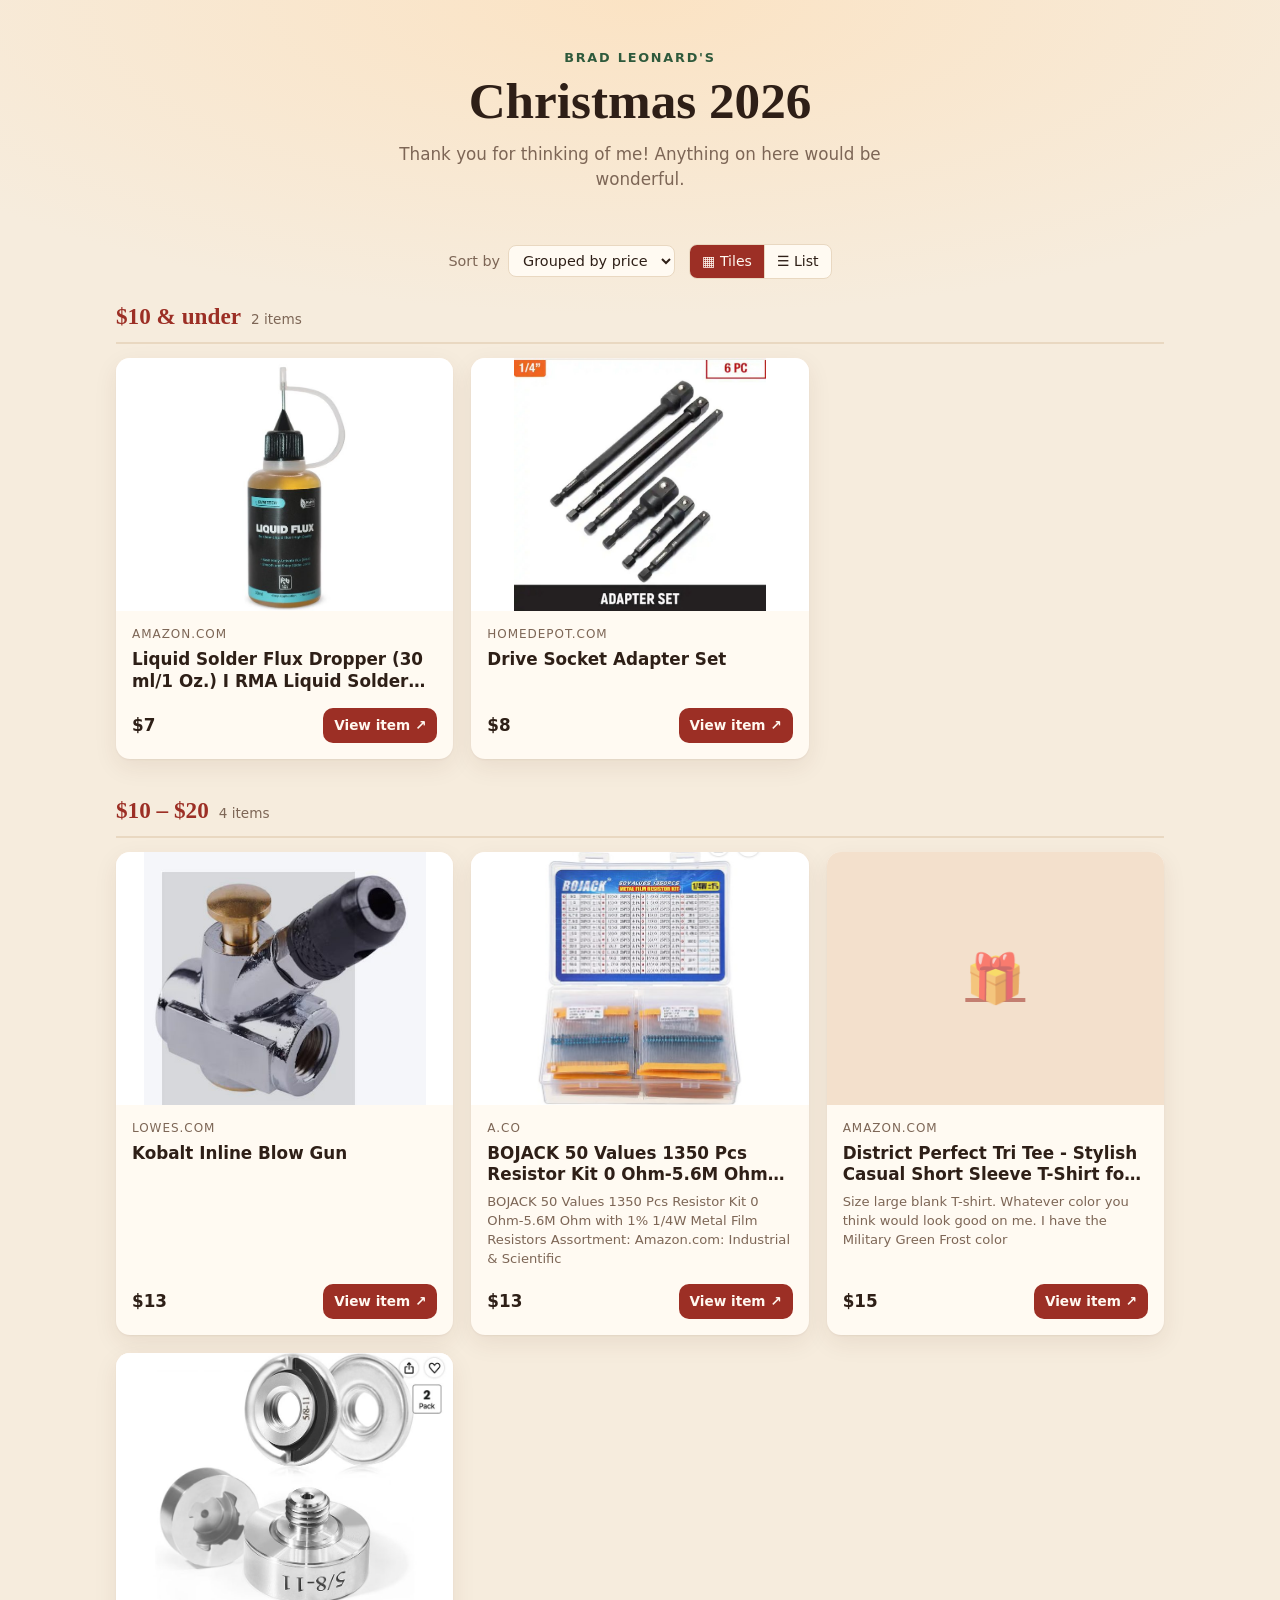
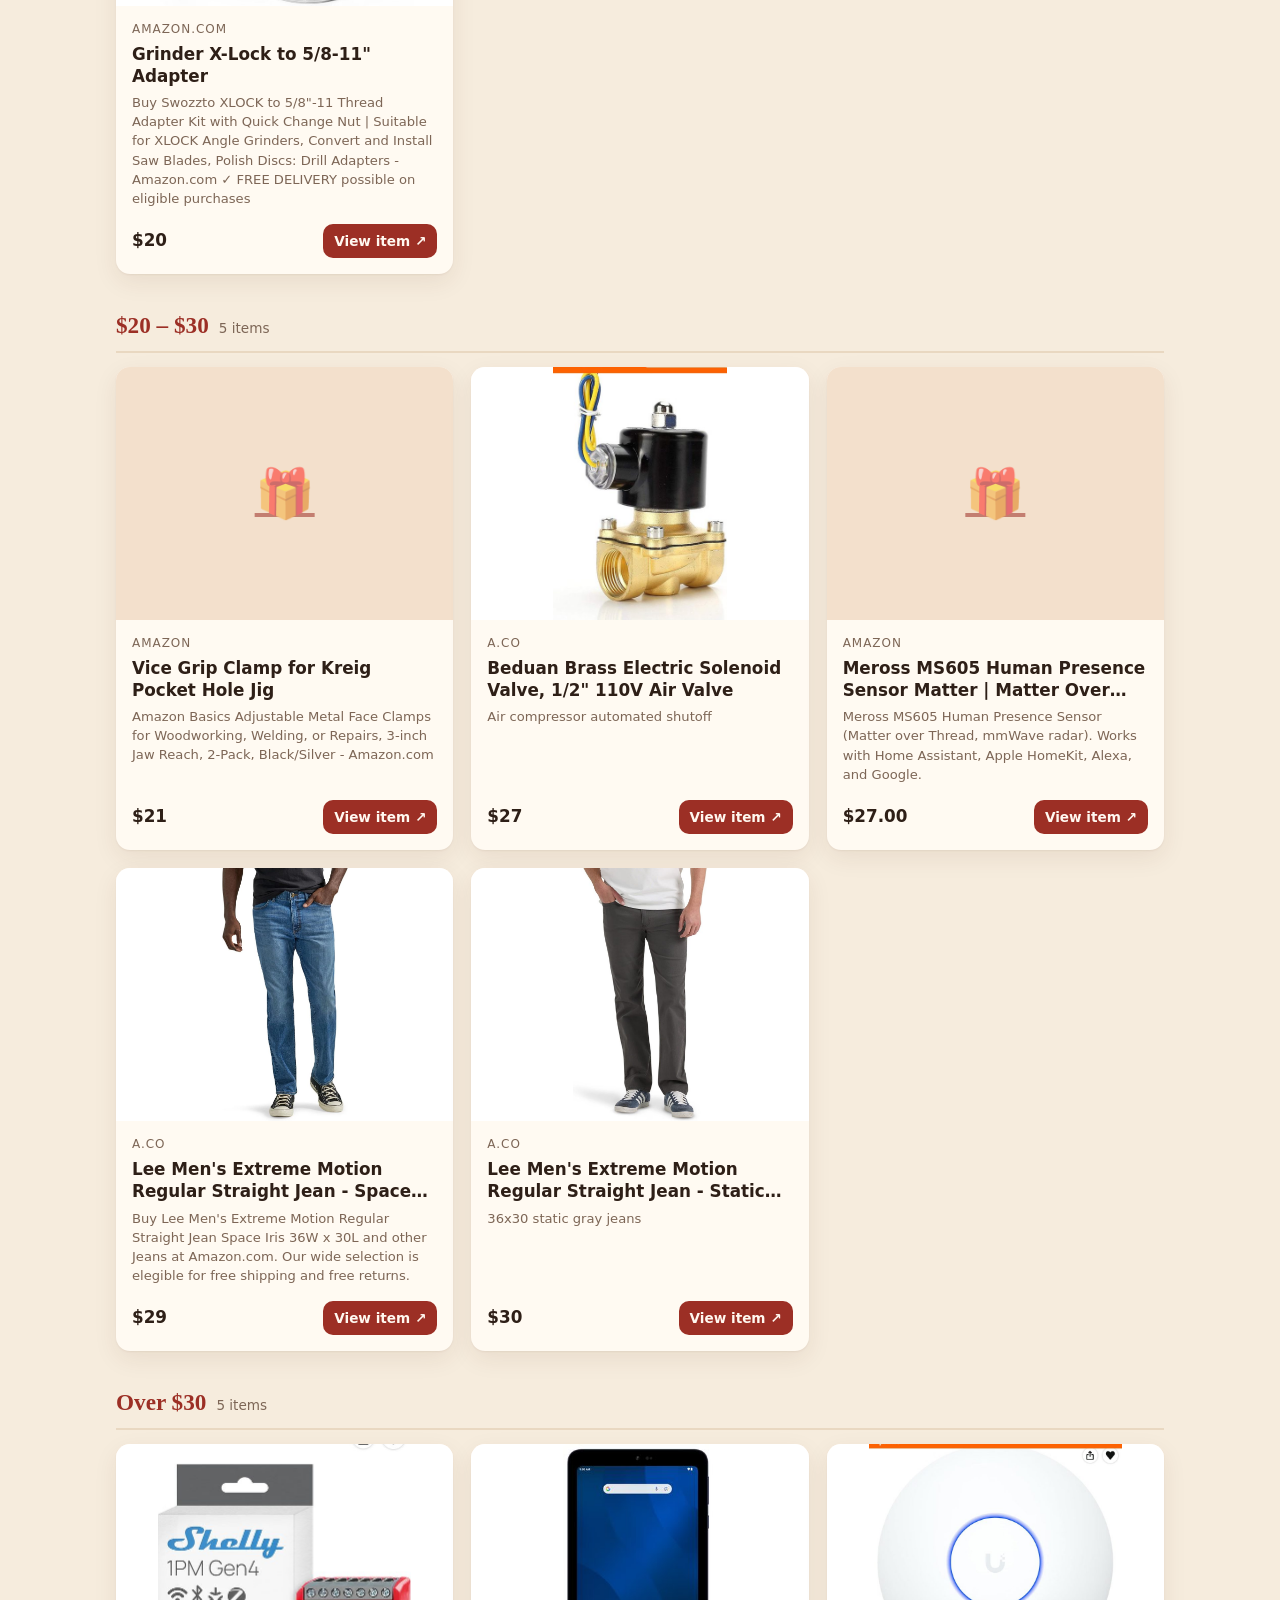
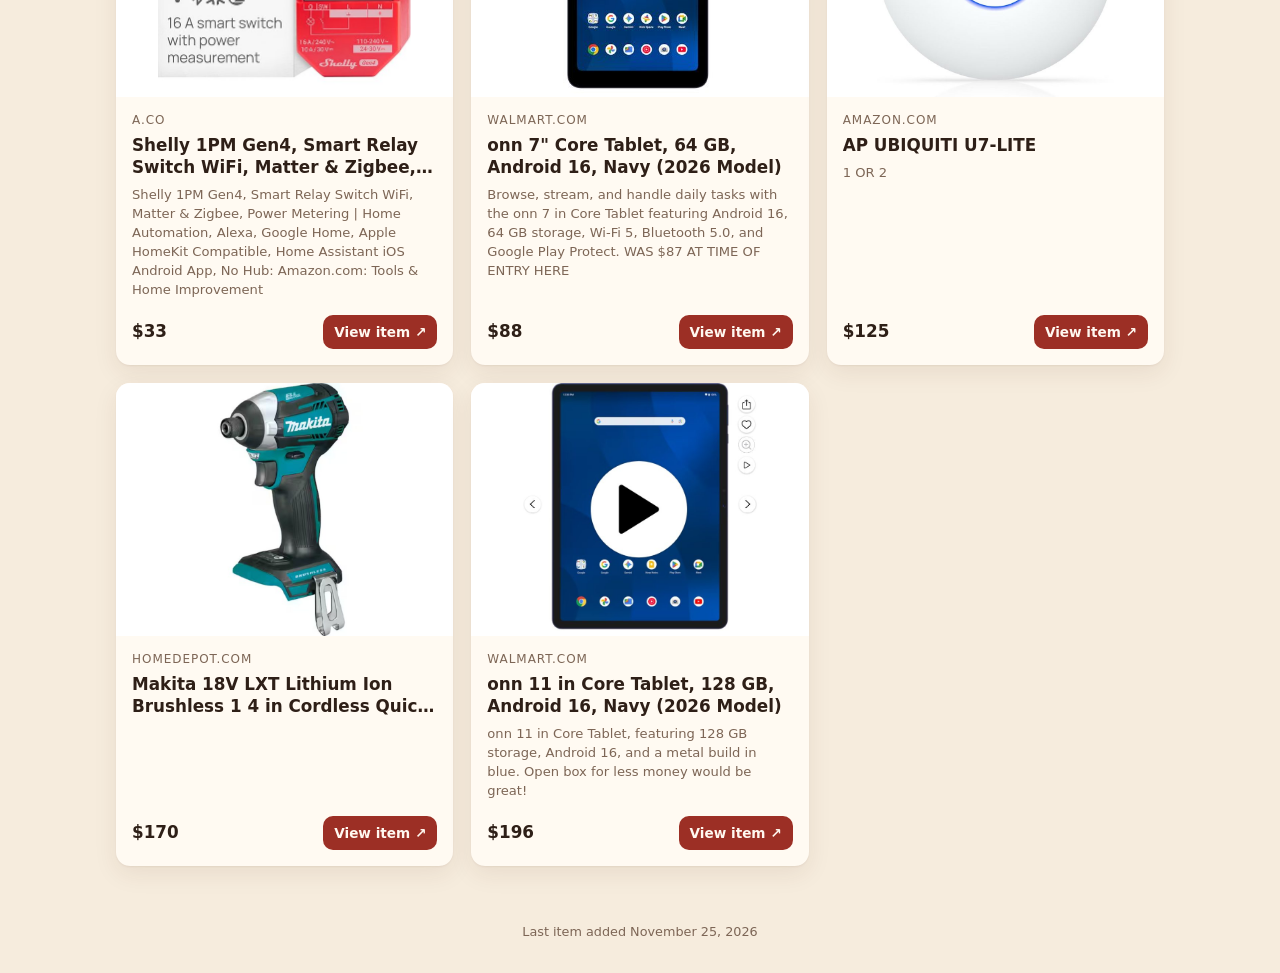
==== commit c00a42f6: "Shorten long product names to two lines; show full notes in smaller text Co-Authored-By: Claude Opus" ====
--- a/index.html
+++ b/index.html
@@ -6,7 +6,7 @@
   <title>Wish List</title>
   <meta name="robots" content="noindex">
   <link rel="icon" href="data:image/svg+xml,<svg xmlns='http://www.w3.org/2000/svg' viewBox='0 0 100 100'><text y='.9em' font-size='90'>🎁</text></svg>">
-  <link rel="stylesheet" href="assets/style.css?v=9">
+  <link rel="stylesheet" href="assets/style.css?v=10">
 </head>
 <body data-theme="christmas">
   <header class="hero wrap">
@@ -37,7 +37,7 @@
 
   <footer class="site" id="updated"></footer>
 
-  <script src="assets/common.js?v=9"></script>
+  <script src="assets/common.js?v=10"></script>
   <script>
     (async function () {
       const $ = (id) => document.getElementById(id);
--- a/assets/style.css
+++ b/assets/style.css
@@ -458,11 +458,18 @@
   .items.list-view .grid .card .thumb { width: 96px; flex-basis: 96px; min-height: 96px; }
   .items.list-view .grid .card .body { padding: 10px 12px; }
   .items.list-view .grid .card h3 { font-size: .98rem; }
-  .items.list-view .grid .card .desc {
-    font-size: .86rem;
-    display: -webkit-box;
-    -webkit-line-clamp: 3;
-    -webkit-box-orient: vertical;
-    overflow: hidden;
-  }
-}
+}
+
+/* ---------- Short names, full (smaller) notes ---------- */
+.card h3 {
+  display: -webkit-box;
+  -webkit-line-clamp: 2;
+  -webkit-box-orient: vertical;
+  overflow: hidden;
+  overflow-wrap: anywhere;
+}
+.card .desc {
+  font-size: .82rem;
+  line-height: 1.45;
+  overflow-wrap: anywhere;
+}
